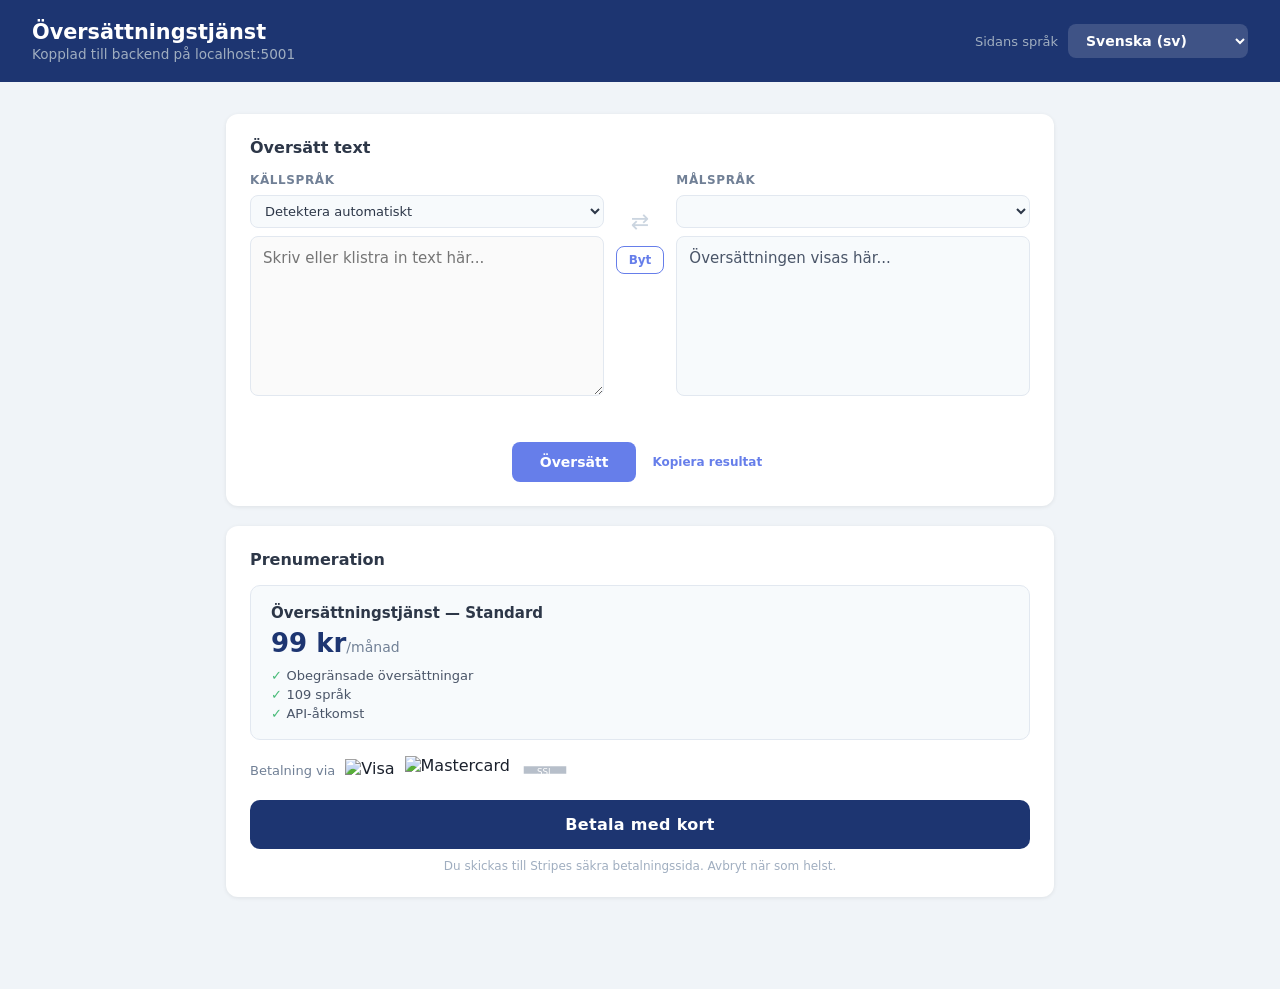
==== services/translation/index.html @ 103e763a "hej" ====
<!DOCTYPE html>
<html lang="sv">
<head>
  <meta charset="utf-8" />
  <meta name="viewport" content="width=device-width, initial-scale=1" />
  <title>Översättningstjänst</title>
  <style>
    * { box-sizing: border-box; margin: 0; padding: 0; }

    body {
      font-family: 'Segoe UI', system-ui, sans-serif;
      background: #f0f4f8;
      color: #1a202c;
      min-height: 100vh;
    }

    header {
      background: #1d3571;
      color: #fff;
      padding: 20px 32px;
      display: flex;
      align-items: center;
      justify-content: space-between;
      gap: 12px;
    }

    header h1 { font-size: 1.3rem; font-weight: 600; }
    header p  { font-size: 0.85rem; color: #a0aec0; margin-top: 2px; }

    .header-lang {
      display: flex;
      align-items: center;
      gap: 10px;
      flex-shrink: 0;
    }

    .header-lang label {
      font-size: 13px;
      color: #a0aec0;
      white-space: nowrap;
    }

    .header-lang select {
      font: inherit;
      font-size: 14px;
      font-weight: 600;
      padding: 8px 14px;
      border: none;
      border-radius: 8px;
      background: rgba(255,255,255,0.15);
      color: #fff;
      cursor: pointer;
      min-width: 180px;
    }

    .header-lang select:focus { outline: 2px solid rgba(255,255,255,0.4); }
    .header-lang select option { background: #1d3571; color: #fff; }

    main {
      max-width: 860px;
      margin: 32px auto;
      padding: 0 16px 60px;
      display: flex;
      flex-direction: column;
      gap: 20px;
    }

    .card {
      background: #fff;
      border-radius: 12px;
      box-shadow: 0 1px 4px rgba(0,0,0,0.08);
      padding: 24px;
    }

    .card h2 {
      font-size: 1rem;
      font-weight: 600;
      margin-bottom: 16px;
      color: #2d3748;
    }

    .translate-grid {
      display: grid;
      grid-template-columns: 1fr auto 1fr;
      gap: 12px;
      align-items: start;
    }

    .panel { display: flex; flex-direction: column; gap: 8px; }

    .panel label {
      font-size: 12px;
      font-weight: 600;
      color: #718096;
      text-transform: uppercase;
      letter-spacing: 0.05em;
    }

    select {
      font: inherit;
      font-size: 13px;
      padding: 7px 10px;
      border: 1px solid #e2e8f0;
      border-radius: 8px;
      background: #f7fafc;
      color: #2d3748;
      cursor: pointer;
    }

    textarea {
      font: inherit;
      font-size: 15px;
      padding: 12px;
      border: 1px solid #e2e8f0;
      border-radius: 8px;
      resize: vertical;
      min-height: 160px;
      background: #fafafa;
      transition: border-color 0.15s;
      width: 100%;
    }

    textarea:focus { outline: none; border-color: #667eea; background: #fff; }

    .result-box {
      font-size: 15px;
      padding: 12px;
      border: 1px solid #e2e8f0;
      border-radius: 8px;
      min-height: 160px;
      background: #f7fafc;
      color: #4a5568;
      white-space: pre-wrap;
      word-break: break-word;
    }

    .result-box.loading { color: #a0aec0; font-style: italic; }
    .result-box.error   { border-color: #fc8181; background: #fff5f5; color: #c53030; }

    .arrow-col {
      display: flex;
      flex-direction: column;
      align-items: center;
      padding-top: 36px;
      gap: 12px;
    }

    button {
      font: inherit;
      cursor: pointer;
      border: none;
      border-radius: 8px;
      padding: 10px 20px;
      font-size: 14px;
      font-weight: 600;
      transition: opacity 0.15s, transform 0.1s;
    }

    button:active { transform: scale(0.97); }

    .btn-primary {
      background: #667eea;
      color: #fff;
      padding: 12px 28px;
    }

    .btn-primary:hover { opacity: 0.88; }
    .btn-primary:disabled { opacity: 0.5; cursor: not-allowed; }

    .btn-ghost {
      background: transparent;
      color: #667eea;
      border: 1px solid #667eea;
      font-size: 12px;
      padding: 6px 12px;
    }

    .btn-ghost:hover { background: #ebf4ff; }

    .meta {
      font-size: 12px;
      color: #a0aec0;
      margin-top: 4px;
      min-height: 18px;
    }

    .actions {
      display: flex;
      justify-content: center;
      margin-top: 16px;
      gap: 10px;
    }

    .copy-btn {
      font-size: 12px;
      background: none;
      border: none;
      color: #667eea;
      cursor: pointer;
      padding: 2px 6px;
    }

    .copy-btn:hover { text-decoration: underline; }

    .plan-box {
      border: 1px solid #e2e8f0;
      border-radius: 10px;
      padding: 18px 20px;
      margin-bottom: 16px;
      background: #f7fafc;
    }

    .plan-name  { display:block; font-weight:600; font-size:15px; color:#2d3748; margin-bottom:6px; }
    .plan-price { display:block; font-size:26px; font-weight:700; color:#1d3571; margin-bottom:10px; }
    .plan-period { font-size:14px; font-weight:400; color:#718096; }

    .plan-features {
      list-style: none;
      display: flex;
      flex-direction: column;
      gap: 4px;
    }

    .plan-features li::before { content: "✓ "; color:#48bb78; font-weight:700; }
    .plan-features li { font-size:13px; color:#4a5568; }

    .card-logos {
      display: flex;
      align-items: center;
      gap: 10px;
      margin-bottom: 16px;
    }

    .btn-pay {
      width: 100%;
      padding: 15px;
      background: #1d3571;
      color: #fff;
      font-size: 16px;
      font-weight: 700;
      border: none;
      border-radius: 10px;
      cursor: pointer;
      transition: background 0.15s, transform 0.1s;
      letter-spacing: 0.02em;
    }

    .btn-pay:hover    { background: #16296b; }
    .btn-pay:active   { transform: scale(0.99); }
    .btn-pay:disabled { opacity: 0.6; cursor: not-allowed; }

    .pay-note {
      text-align: center;
      font-size: 12px;
      color: #a0aec0;
      margin-top: 10px;
    }

    @media (max-width: 600px) {
      .translate-grid {
        grid-template-columns: 1fr;
      }
      .arrow-col { flex-direction: row; padding-top: 0; justify-content: center; }
    }
  </style>
</head>
<body>

<header>
  <div>
    <h1 data-i18n>Översättningstjänst</h1>
    <p data-i18n>Kopplad till backend på localhost:5001</p>
  </div>
  <div class="header-lang">
    <label for="lang-header">Sidans språk</label>
    <select id="lang-header" onchange="bytSidSprak(this.value)">
      <option value="sv">Svenska (sv)</option>
    </select>
  </div>
</header>

<main>

  <div class="card">
    <h2 data-i18n>Översätt text</h2>

    <div class="translate-grid">

      <div class="panel">
        <label for="lang-from" data-i18n>Källspråk</label>
        <select id="lang-from">
          <option value="auto" data-i18n>Detektera automatiskt</option>
        </select>
        <textarea id="text-in" placeholder="Skriv eller klistra in text här..."></textarea>
        <div class="meta" id="char-count"></div>
      </div>

      <div class="arrow-col">
        <span style="font-size:22px;color:#cbd5e0">⇄</span>
        <button class="btn-ghost" data-i18n onclick="byt()">Byt</button>
      </div>

      <div class="panel">
        <label for="lang-to" data-i18n>Målspråk</label>
        <select id="lang-to"></select>
        <div class="result-box" id="text-out">Översättningen visas här...</div>
        <div class="meta" id="detected-lang"></div>
      </div>

    </div>

    <div class="actions">
      <button class="btn-primary" data-i18n id="btn-translate" onclick="oversatt()">Översätt</button>
      <button class="copy-btn" data-i18n onclick="kopiera()">Kopiera resultat</button>
    </div>
  </div>

  <!-- ── Betalning ─────────────────────────────────────────────────── -->
  <div class="card" id="payment-card">
    <h2 data-i18n>Prenumeration</h2>

    <div class="plan-box">
      <div class="plan-info">
        <span class="plan-name" data-i18n>Översättningstjänst — Standard</span>
        <span class="plan-price">99 kr<span class="plan-period" data-i18n>/månad</span></span>
        <ul class="plan-features">
          <li data-i18n>Obegränsade översättningar</li>
          <li data-i18n>109 språk</li>
          <li data-i18n>API-åtkomst</li>
        </ul>
      </div>
    </div>

    <div class="card-logos">
      <span data-i18n style="font-size:13px;color:#718096">Betalning via</span>
      <img src="https://upload.wikimedia.org/wikipedia/commons/thumb/5/5e/Visa_Inc._logo.svg/200px-Visa_Inc._logo.svg.png"
           alt="Visa" height="22" style="vertical-align:middle">
      <img src="https://upload.wikimedia.org/wikipedia/commons/thumb/2/2a/Mastercard-logo.svg/200px-Mastercard-logo.svg.png"
           alt="Mastercard" height="28" style="vertical-align:middle">
      <svg height="20" viewBox="0 0 40 16" style="vertical-align:middle;opacity:0.5" fill="#718096">
        <path d="M3 5h34v6H3z" rx="1"/>
        <text x="20" y="12" text-anchor="middle" font-size="7" fill="white">SSL</text>
      </svg>
    </div>

    <button class="btn-pay" id="btn-pay" onclick="startaBetalning()">
      <span id="pay-text" data-i18n>Betala med kort</span>
      <span id="pay-spinner" style="display:none">⏳ Förbereder...</span>
    </button>

    <p class="pay-note" data-i18n>Du skickas till Stripes säkra betalningssida. Avbryt när som helst.</p>

    <div id="payment-result" style="display:none;margin-top:12px;padding:12px;border-radius:8px;font-size:14px"></div>
  </div>

</main>

<script>
  const BASE = 'http://localhost:5001';
  let allLanguages = [];

  // ── Ladda alla språk från API och fyll dropdowns ──────────────────────────
  async function laddaSprak() {
    try {
      const r = await fetch(BASE + '/translate/languages');
      allLanguages = await r.json();

      const toSel   = document.getElementById('lang-to');
      const fromSel = document.getElementById('lang-from');
      const sidSel  = document.getElementById('lang-header');

      toSel.innerHTML  = '';
      sidSel.innerHTML = '';

      // Svenska alltid först i sid-väljaren
      const svOpt = document.createElement('option');
      svOpt.value = 'sv';
      svOpt.textContent = 'Svenska (sv)';
      svOpt.selected = true;
      sidSel.appendChild(svOpt);

      for (const lang of allLanguages) {
        // Översättnings-dropdowns (från/till)
        const opt = document.createElement('option');
        opt.value = lang.code;
        opt.textContent = `${lang.name} (${lang.code})`;
        if (lang.code === 'en') opt.selected = true;
        toSel.appendChild(opt);
        fromSel.appendChild(opt.cloneNode(true));

        // Sid-väljaren (hoppa över sv — redan tillagd)
        if (lang.code !== 'sv') {
          sidSel.appendChild(opt.cloneNode(true));
        }
      }
    } catch (e) {
      console.error('Kunde inte ladda språk:', e);
    }
  }

  // ── Översätt hela sidans UI-text ──────────────────────────────────────────
  async function bytSidSprak(kod) {
    const headerSel = document.getElementById('lang-header');
    headerSel.disabled = true;

    if (kod === 'sv') {
      // Återställ original svenska texter
      document.querySelectorAll('[data-orig]').forEach(el => {
        el.textContent = el.getAttribute('data-orig');
      });
      headerSel.disabled = false;
      return;
    }

    const elements = Array.from(document.querySelectorAll('[data-i18n]'));

    // Samla original-texter innan vi börjar
    elements.forEach(el => {
      if (!el.getAttribute('data-orig')) {
        el.setAttribute('data-orig', el.textContent.trim());
      }
    });

    // Hämta alla texter att översätta
    const texter = elements.map(el => el.getAttribute('data-orig')).filter(Boolean);

    // Översätt alla parallellt
    const lovar = texter.map((text, i) =>
      fetch(BASE + '/translate', {
        method: 'POST',
        headers: { 'Content-Type': 'application/json' },
        body: JSON.stringify({ text, target_language: kod })
      })
      .then(r => r.json())
      .then(data => { if (data.translated_text) elements[i].textContent = data.translated_text; })
      .catch(() => {})
    );

    await Promise.all(lovar);
    headerSel.disabled = false;
  }

  // ── Översätt text via formuläret ─────────────────────────────────────────
  async function oversatt() {
    const text = document.getElementById('text-in').value.trim();
    if (!text) return;

    const target = document.getElementById('lang-to').value;
    const btn    = document.getElementById('btn-translate');
    const out    = document.getElementById('text-out');
    const detEl  = document.getElementById('detected-lang');

    btn.disabled = true;
    out.className = 'result-box loading';
    out.textContent = 'Översätter...';
    detEl.textContent = '';

    try {
      const r    = await fetch(BASE + '/translate', {
        method: 'POST',
        headers: { 'Content-Type': 'application/json' },
        body: JSON.stringify({ text, target_language: target })
      });
      const data = await r.json();

      if (!r.ok) {
        out.className = 'result-box error';
        out.textContent = data.error || 'Okänt fel';
      } else {
        out.className = 'result-box';
        out.textContent = data.translated_text;
        if (data.detected_language && data.detected_language !== 'und') {
          const namn = allLanguages.find(l => l.code === data.detected_language)?.name;
          detEl.textContent = `Detekterat: ${namn || data.detected_language}`;
        }
      }
    } catch (e) {
      out.className = 'result-box error';
      out.textContent = 'Kunde inte ansluta till servern (localhost:5001).';
    } finally {
      btn.disabled = false;
    }
  }

  // ── Byt käll- och målspråk ────────────────────────────────────────────────
  function byt() {
    const fromSel = document.getElementById('lang-from');
    const toSel   = document.getElementById('lang-to');
    const textIn  = document.getElementById('text-in');
    const textOut = document.getElementById('text-out');

    const gammalOut = textOut.textContent;
    if (gammalOut && !textOut.classList.contains('loading') && !textOut.classList.contains('error')) {
      textIn.value = gammalOut;
      textOut.textContent = 'Översättningen visas här...';
      textOut.className = 'result-box';
    }

    const f = fromSel.value;
    fromSel.value = toSel.value !== 'auto' ? toSel.value : f;
    toSel.value   = f !== 'auto' ? f : toSel.value;
  }

  // ── Kopiera resultat ──────────────────────────────────────────────────────
  function kopiera() {
    const text = document.getElementById('text-out').textContent;
    if (text && text !== 'Översättningen visas här...') {
      navigator.clipboard.writeText(text);
    }
  }

  // ── Betalning ─────────────────────────────────────────────────────────────
  async function startaBetalning() {
    const btn     = document.getElementById('btn-pay');
    const payText = document.getElementById('pay-text');
    const spinner = document.getElementById('pay-spinner');
    const res     = document.getElementById('payment-result');

    btn.disabled        = true;
    payText.style.display = 'none';
    spinner.style.display = 'inline';

    try {
      const r = await fetch(BASE + '/payment/checkout', {
        method: 'POST',
        headers: { 'Content-Type': 'application/json' },
        body: JSON.stringify({
          price_id:    'price_1TRWexHYkj0fomnS4KMiKL6Q',
          success_url: window.location.origin + '/betalning/lyckades',
          cancel_url:  window.location.origin + '/betalning/avbruten'
        })
      });
      const data = await r.json();

      if (!r.ok || data.error) {
        res.style.display    = 'block';
        res.style.background = '#fff5f5';
        res.style.color      = '#c53030';
        res.textContent      = data.error || 'Okänt fel';
        return;
      }

      // Redirect till Stripes betalningssida
      window.location.href = data.url;

    } catch (e) {
      res.style.display    = 'block';
      res.style.background = '#fff5f5';
      res.style.color      = '#c53030';
      res.textContent      = 'Kunde inte ansluta till servern.';
    } finally {
      btn.disabled          = false;
      payText.style.display = 'inline';
      spinner.style.display = 'none';
    }
  }

  document.getElementById('text-in').addEventListener('input', function() {
    const n = this.value.length;
    document.getElementById('char-count').textContent = n > 0 ? `${n} tecken` : '';
  });

  document.getElementById('text-in').addEventListener('keydown', function(e) {
    if ((e.ctrlKey || e.metaKey) && e.key === 'Enter') oversatt();
  });

  laddaSprak();
</script>

</body>
</html>
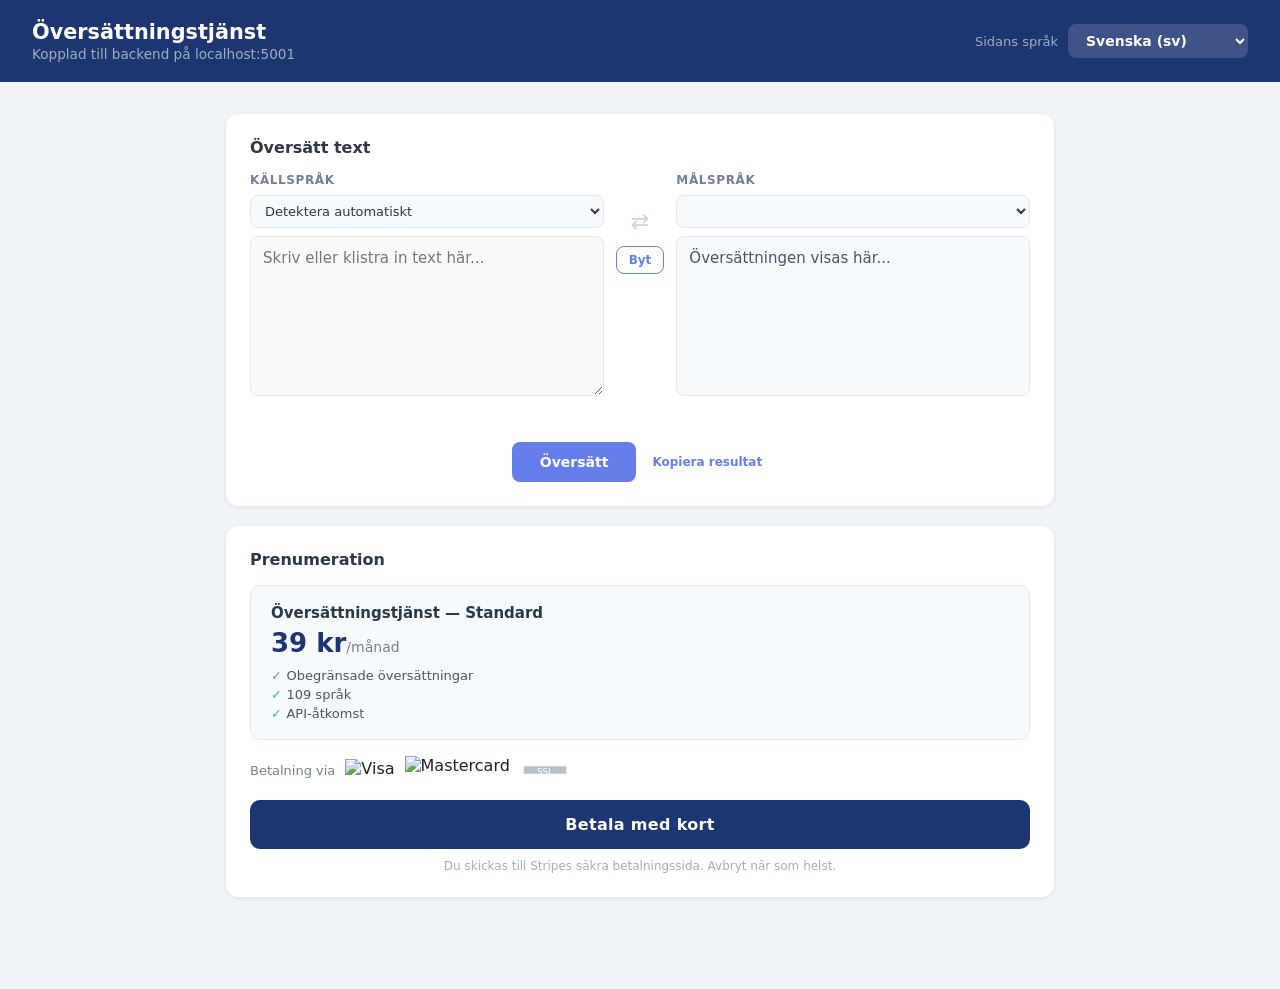
==== commit 10a99db7: "Fix Google Translate OAuth authentication" ====
--- a/services/translation/index.html
+++ b/services/translation/index.html
@@ -322,7 +322,7 @@
     <div class="plan-box">
       <div class="plan-info">
         <span class="plan-name" data-i18n>Översättningstjänst — Standard</span>
-        <span class="plan-price">99 kr<span class="plan-period" data-i18n>/månad</span></span>
+        <span class="plan-price">39 kr<span class="plan-period" data-i18n>/månad</span></span>
         <ul class="plan-features">
           <li data-i18n>Obegränsade översättningar</li>
           <li data-i18n>109 språk</li>
